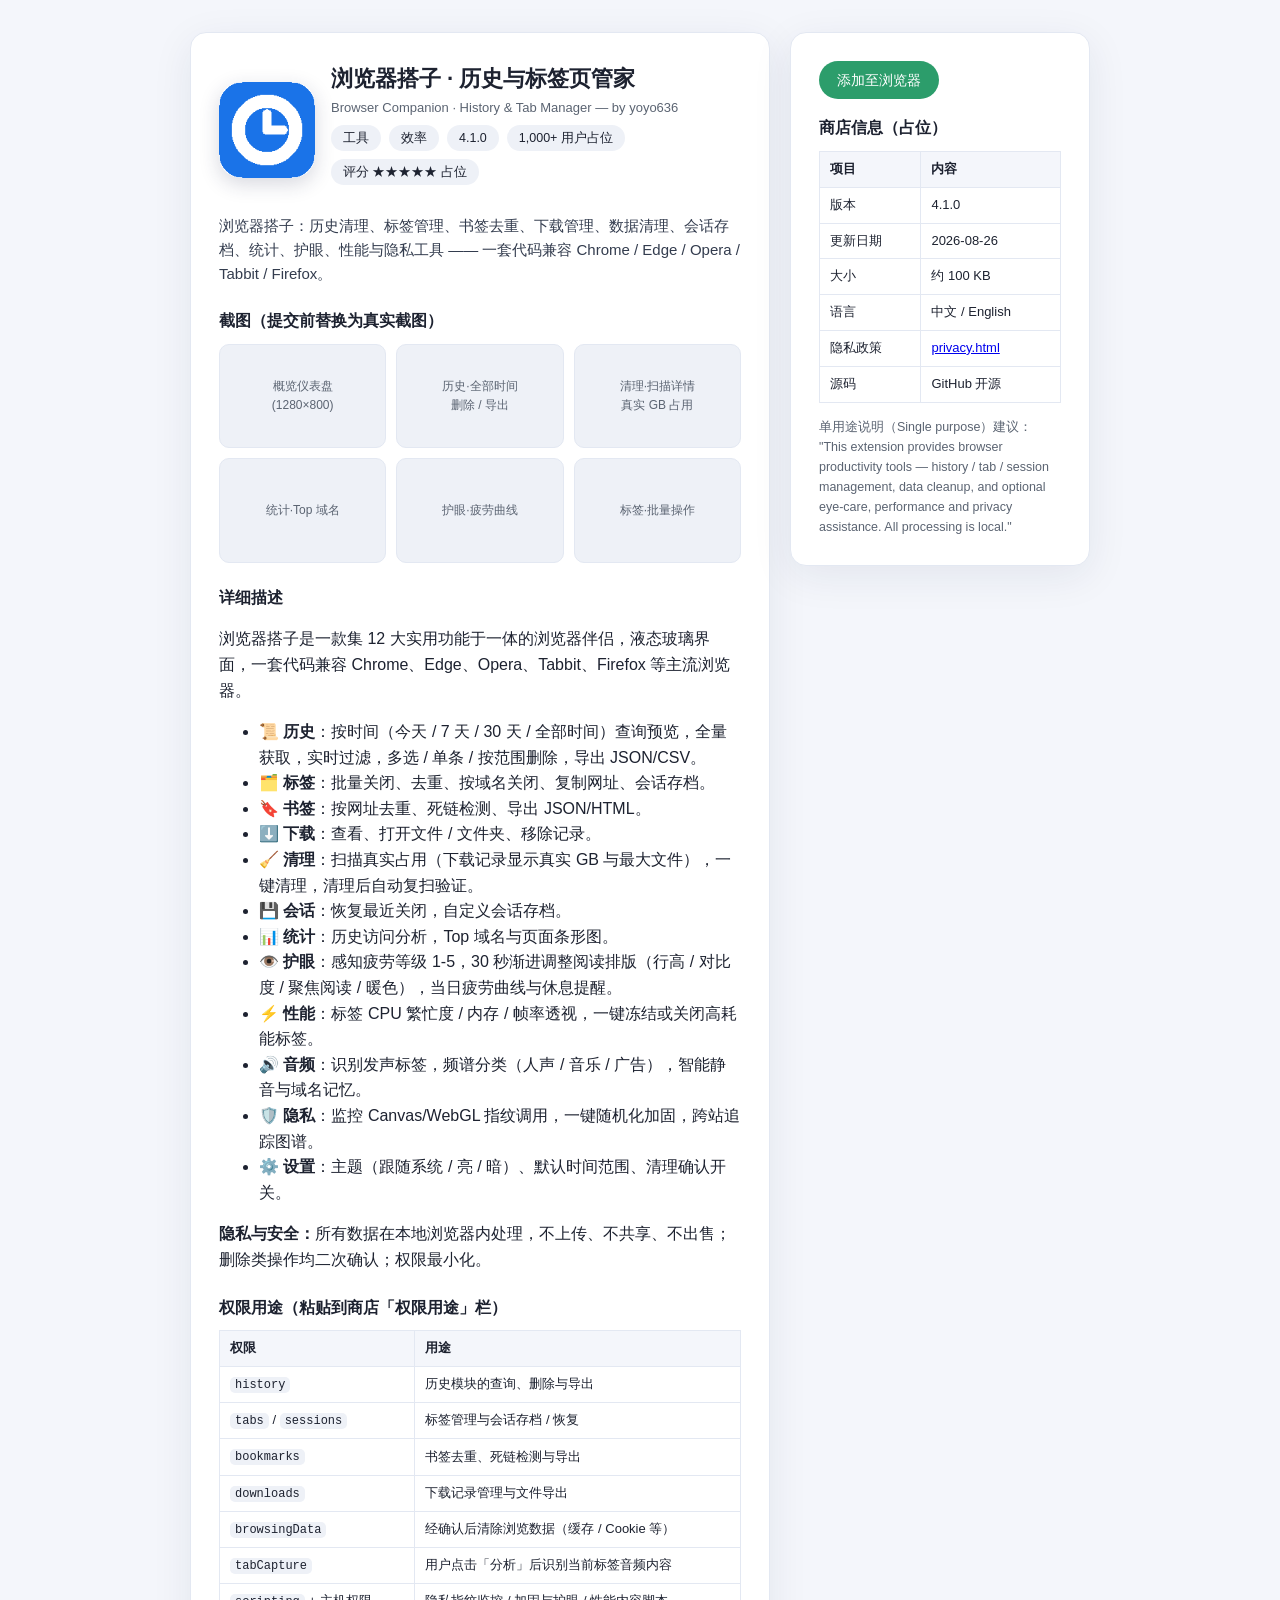
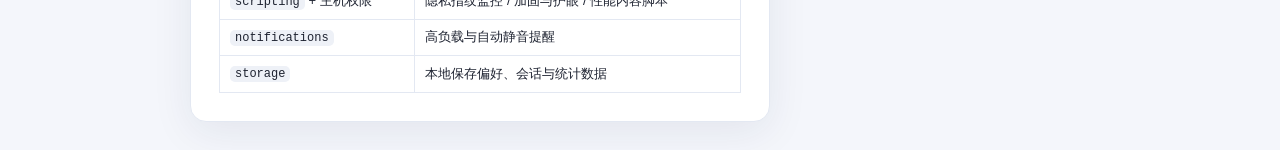
==== listing-preview.html @ e9254786 "feat: 浏览器搭子 v2 — 液态玻璃 UI + 六大功能模块" ====
<!DOCTYPE html>
<html lang="zh-CN">
<head>
<meta charset="UTF-8">
<meta name="viewport" content="width=device-width, initial-scale=1.0">
<title>Listing 预览 · 浏览器搭子</title>
<style>
  :root { color-scheme: light; --line:#e3e8f2; --muted:#5b6472; }
  @media (prefers-color-scheme: dark) {
    :root { color-scheme: dark; }
    body { background:#10131c; color:#e8eaf0; }
    .card, .ss { background:#1a1f2e; border-color:#2c3348; }
    .chip { background:#262e44; }
    table th, table td { border-color:#2c3348; }
    a { color:#8ab0ff; }
  }
  * { box-sizing: border-box; }
  body { margin:0; font-family:-apple-system,BlinkMacSystemFont,"Segoe UI",Roboto,"PingFang SC","Microsoft YaHei",sans-serif;
    background:#f4f6fb; color:#1d2230; padding:32px 16px; line-height:1.6; }
  .wrap { max-width: 900px; margin: 0 auto; display: flex; gap: 20px; align-items: flex-start; flex-wrap: wrap; }
  .card { background:#fff; border:1px solid var(--line); border-radius:16px; padding:28px; box-shadow:0 10px 40px rgba(31,38,80,.08); }
  .main { flex: 1 1 540px; }
  .side { flex: 1 1 260px; }
  .icon { width:96px; height:96px; border-radius:22px; box-shadow:0 6px 20px rgba(31,38,80,.18); }
  .row { display:flex; gap:16px; align-items:center; }
  h1 { font-size:22px; margin:0 0 2px; }
  .dev { font-size:13px; color:var(--muted); }
  .badges { margin:6px 0 14px; display:flex; gap:8px; flex-wrap:wrap; }
  .chip { background:#eef1f7; border-radius:999px; padding:3px 12px; font-size:12.5px; }
  .short { font-size:15px; color:#333c4e; }
  .sec { font-size:16px; font-weight:700; margin:22px 0 10px; }
  .gallery { display:grid; grid-template-columns:repeat(auto-fill,minmax(150px,1fr)); gap:10px; }
  .ss { aspect-ratio: 16/10; background:#eef1f7; border:1px solid var(--line); border-radius:10px;
    display:flex; align-items:center; justify-content:center; color:var(--muted); font-size:12px; text-align:center; padding:8px; }
  table { width:100%; border-collapse:collapse; font-size:13px; margin-top:6px; }
  th, td { border:1px solid var(--line); padding:7px 10px; text-align:left; }
  th { background:#f4f6fb; }
  .note { font-size:12.5px; color:var(--muted); margin-top:14px; }
  .btn { display:inline-block; background:#2c9d6b; color:#fff; border-radius:999px; padding:8px 18px; font-size:14px; }
  code { background:#eef1f7; padding:1px 5px; border-radius:5px; font-size:12px; }
</style>
</head>
<body>
<div class="wrap">
  <div class="card main">
    <div class="row">
      <img class="icon" src="icons/icon128.png" alt="icon">
      <div>
        <h1>浏览器搭子 · 历史与标签页管家</h1>
        <div class="dev">Browser Companion · History &amp; Tab Manager — by yoyo636</div>
        <div class="badges">
          <span class="chip">工具</span><span class="chip">效率</span><span class="chip">4.1.0</span>
          <span class="chip">1,000+ 用户占位</span><span class="chip">评分 ★★★★★ 占位</span>
        </div>
      </div>
    </div>

    <p class="short">浏览器搭子：历史清理、标签管理、书签去重、下载管理、数据清理、会话存档、统计、护眼、性能与隐私工具 —— 一套代码兼容 Chrome / Edge / Opera / Tabbit / Firefox。</p>

    <div class="sec">截图（提交前替换为真实截图）</div>
    <div class="gallery">
      <div class="ss">概览仪表盘<br>(1280×800)</div>
      <div class="ss">历史·全部时间<br>删除 / 导出</div>
      <div class="ss">清理·扫描详情<br>真实 GB 占用</div>
      <div class="ss">统计·Top 域名</div>
      <div class="ss">护眼·疲劳曲线</div>
      <div class="ss">标签·批量操作</div>
    </div>

    <div class="sec">详细描述</div>
    <p>浏览器搭子是一款集 12 大实用功能于一体的浏览器伴侣，液态玻璃界面，一套代码兼容 Chrome、Edge、Opera、Tabbit、Firefox 等主流浏览器。</p>
    <ul>
      <li><b>📜 历史</b>：按时间（今天 / 7 天 / 30 天 / 全部时间）查询预览，全量获取，实时过滤，多选 / 单条 / 按范围删除，导出 JSON/CSV。</li>
      <li><b>🗂️ 标签</b>：批量关闭、去重、按域名关闭、复制网址、会话存档。</li>
      <li><b>🔖 书签</b>：按网址去重、死链检测、导出 JSON/HTML。</li>
      <li><b>⬇️ 下载</b>：查看、打开文件 / 文件夹、移除记录。</li>
      <li><b>🧹 清理</b>：扫描真实占用（下载记录显示真实 GB 与最大文件），一键清理，清理后自动复扫验证。</li>
      <li><b>💾 会话</b>：恢复最近关闭，自定义会话存档。</li>
      <li><b>📊 统计</b>：历史访问分析，Top 域名与页面条形图。</li>
      <li><b>👁️ 护眼</b>：感知疲劳等级 1-5，30 秒渐进调整阅读排版（行高 / 对比度 / 聚焦阅读 / 暖色），当日疲劳曲线与休息提醒。</li>
      <li><b>⚡ 性能</b>：标签 CPU 繁忙度 / 内存 / 帧率透视，一键冻结或关闭高耗能标签。</li>
      <li><b>🔊 音频</b>：识别发声标签，频谱分类（人声 / 音乐 / 广告），智能静音与域名记忆。</li>
      <li><b>🛡️ 隐私</b>：监控 Canvas/WebGL 指纹调用，一键随机化加固，跨站追踪图谱。</li>
      <li><b>⚙️ 设置</b>：主题（跟随系统 / 亮 / 暗）、默认时间范围、清理确认开关。</li>
    </ul>
    <p><b>隐私与安全：</b>所有数据在本地浏览器内处理，不上传、不共享、不出售；删除类操作均二次确认；权限最小化。</p>

    <div class="sec">权限用途（粘贴到商店「权限用途」栏）</div>
    <table>
      <tr><th>权限</th><th>用途</th></tr>
      <tr><td><code>history</code></td><td>历史模块的查询、删除与导出</td></tr>
      <tr><td><code>tabs</code> / <code>sessions</code></td><td>标签管理与会话存档 / 恢复</td></tr>
      <tr><td><code>bookmarks</code></td><td>书签去重、死链检测与导出</td></tr>
      <tr><td><code>downloads</code></td><td>下载记录管理与文件导出</td></tr>
      <tr><td><code>browsingData</code></td><td>经确认后清除浏览数据（缓存 / Cookie 等）</td></tr>
      <tr><td><code>tabCapture</code></td><td>用户点击「分析」后识别当前标签音频内容</td></tr>
      <tr><td><code>scripting</code> + 主机权限</td><td>隐私指纹监控 / 加固与护眼 / 性能内容脚本</td></tr>
      <tr><td><code>notifications</code></td><td>高负载与自动静音提醒</td></tr>
      <tr><td><code>storage</code></td><td>本地保存偏好、会话与统计数据</td></tr>
    </table>
  </div>

  <div class="card side">
    <div class="btn">添加至浏览器</div>
    <div class="sec" style="margin-top:16px">商店信息（占位）</div>
    <table>
      <tr><th>项目</th><th>内容</th></tr>
      <tr><td>版本</td><td>4.1.0</td></tr>
      <tr><td>更新日期</td><td>2026-08-26</td></tr>
      <tr><td>大小</td><td>约 100 KB</td></tr>
      <tr><td>语言</td><td>中文 / English</td></tr>
      <tr><td>隐私政策</td><td><a href="privacy.html">privacy.html</a></td></tr>
      <tr><td>源码</td><td>GitHub 开源</td></tr>
    </table>
    <div class="note">单用途说明（Single purpose）建议：<br>
    "This extension provides browser productivity tools — history / tab / session management, data cleanup, and optional eye-care, performance and privacy assistance. All processing is local."</div>
  </div>
</div>
</body>
</html>
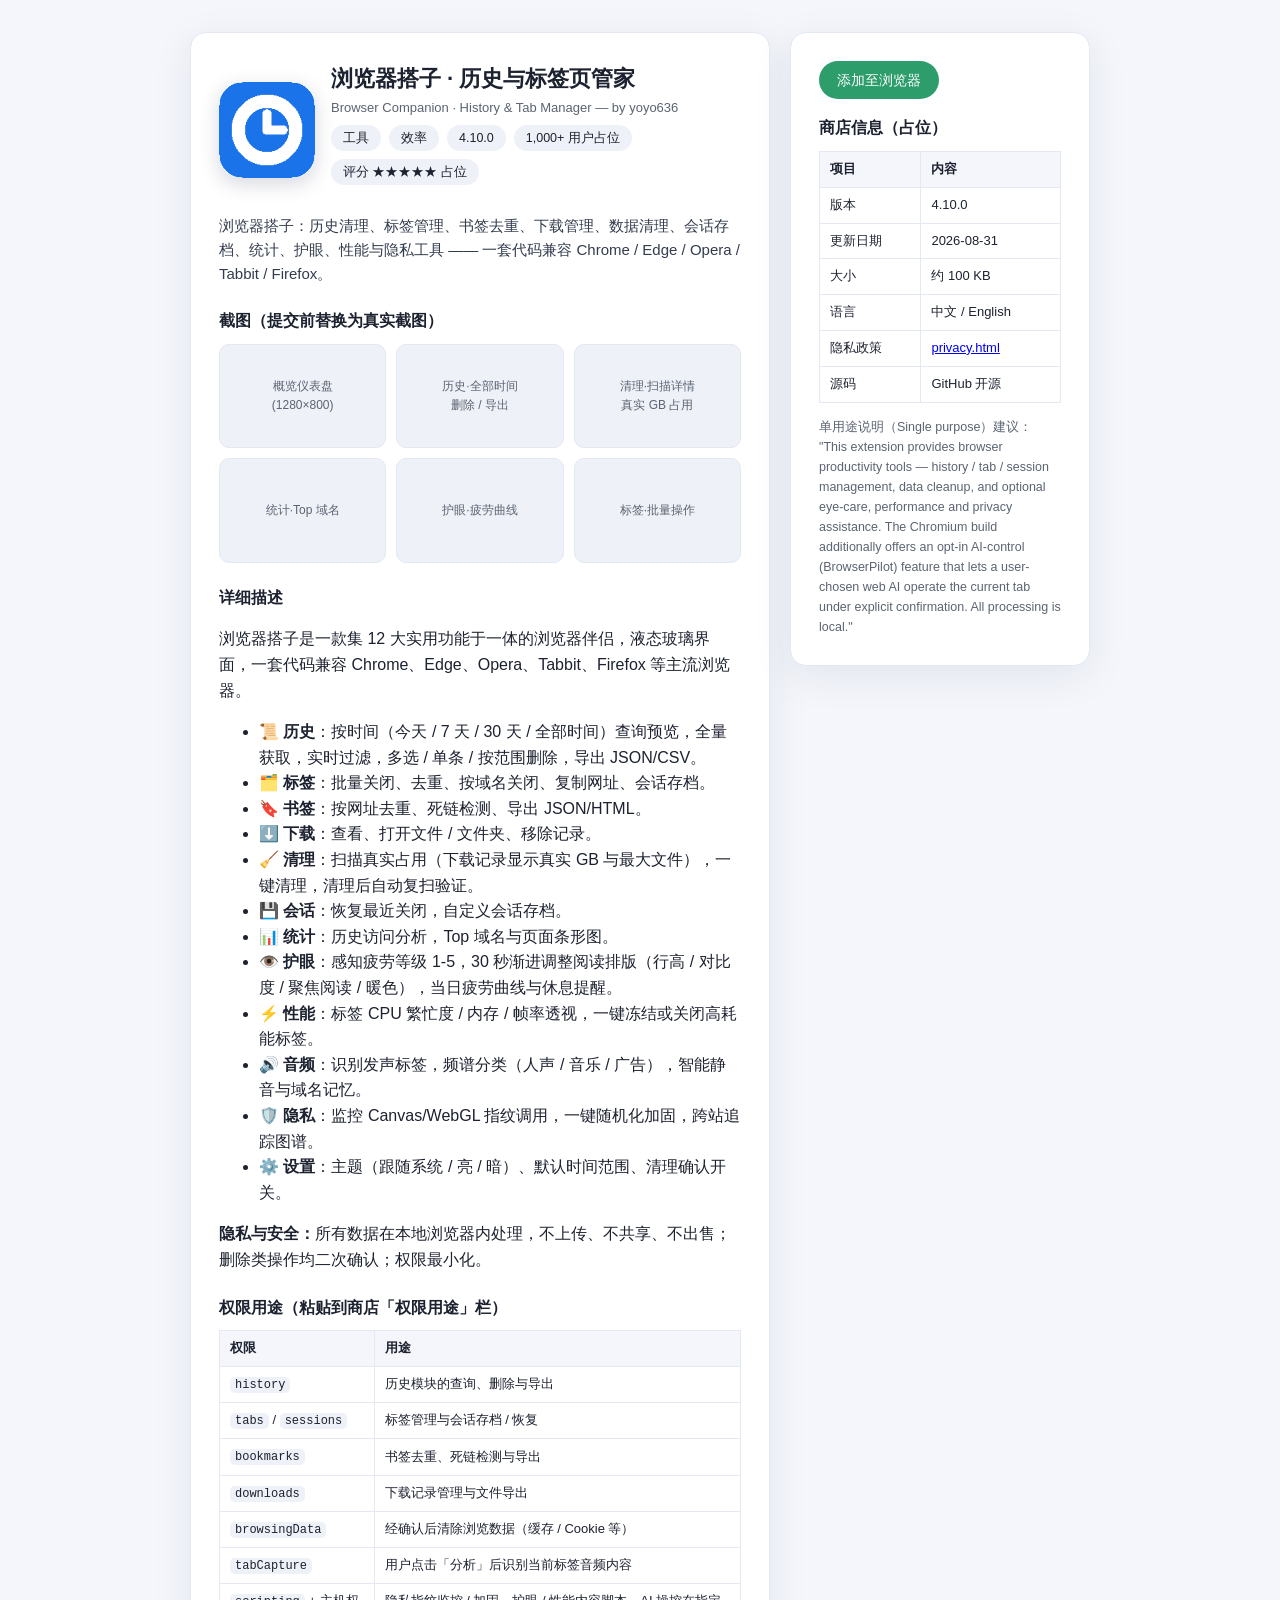
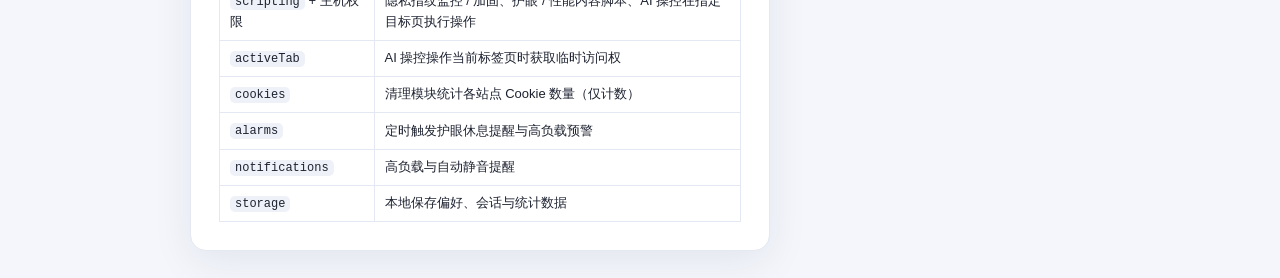
==== commit bbf29db8: "fix: 全量 bug 修复与安全加固 (v4.10.0) - 隐私模块：shield 键名不匹配、hook 重构、toDataURL 语义修复 - 疲劳引擎：activeDeltaMs 单位错误、双" ====
--- a/listing-preview.html
+++ b/listing-preview.html
@@ -49,7 +49,7 @@
         <h1>浏览器搭子 · 历史与标签页管家</h1>
         <div class="dev">Browser Companion · History &amp; Tab Manager — by yoyo636</div>
         <div class="badges">
-          <span class="chip">工具</span><span class="chip">效率</span><span class="chip">4.1.0</span>
+          <span class="chip">工具</span><span class="chip">效率</span><span class="chip">4.10.0</span>
           <span class="chip">1,000+ 用户占位</span><span class="chip">评分 ★★★★★ 占位</span>
         </div>
       </div>
@@ -94,7 +94,10 @@
       <tr><td><code>downloads</code></td><td>下载记录管理与文件导出</td></tr>
       <tr><td><code>browsingData</code></td><td>经确认后清除浏览数据（缓存 / Cookie 等）</td></tr>
       <tr><td><code>tabCapture</code></td><td>用户点击「分析」后识别当前标签音频内容</td></tr>
-      <tr><td><code>scripting</code> + 主机权限</td><td>隐私指纹监控 / 加固与护眼 / 性能内容脚本</td></tr>
+      <tr><td><code>scripting</code> + 主机权限</td><td>隐私指纹监控 / 加固、护眼 / 性能内容脚本、AI 操控在指定目标页执行操作</td></tr>
+      <tr><td><code>activeTab</code></td><td>AI 操控操作当前标签页时获取临时访问权</td></tr>
+      <tr><td><code>cookies</code></td><td>清理模块统计各站点 Cookie 数量（仅计数）</td></tr>
+      <tr><td><code>alarms</code></td><td>定时触发护眼休息提醒与高负载预警</td></tr>
       <tr><td><code>notifications</code></td><td>高负载与自动静音提醒</td></tr>
       <tr><td><code>storage</code></td><td>本地保存偏好、会话与统计数据</td></tr>
     </table>
@@ -105,15 +108,15 @@
     <div class="sec" style="margin-top:16px">商店信息（占位）</div>
     <table>
       <tr><th>项目</th><th>内容</th></tr>
-      <tr><td>版本</td><td>4.1.0</td></tr>
-      <tr><td>更新日期</td><td>2026-08-26</td></tr>
+      <tr><td>版本</td><td>4.10.0</td></tr>
+      <tr><td>更新日期</td><td>2026-08-31</td></tr>
       <tr><td>大小</td><td>约 100 KB</td></tr>
       <tr><td>语言</td><td>中文 / English</td></tr>
       <tr><td>隐私政策</td><td><a href="privacy.html">privacy.html</a></td></tr>
       <tr><td>源码</td><td>GitHub 开源</td></tr>
     </table>
     <div class="note">单用途说明（Single purpose）建议：<br>
-    "This extension provides browser productivity tools — history / tab / session management, data cleanup, and optional eye-care, performance and privacy assistance. All processing is local."</div>
+    "This extension provides browser productivity tools — history / tab / session management, data cleanup, and optional eye-care, performance and privacy assistance. The Chromium build additionally offers an opt-in AI-control (BrowserPilot) feature that lets a user-chosen web AI operate the current tab under explicit confirmation. All processing is local."</div>
   </div>
 </div>
 </body>
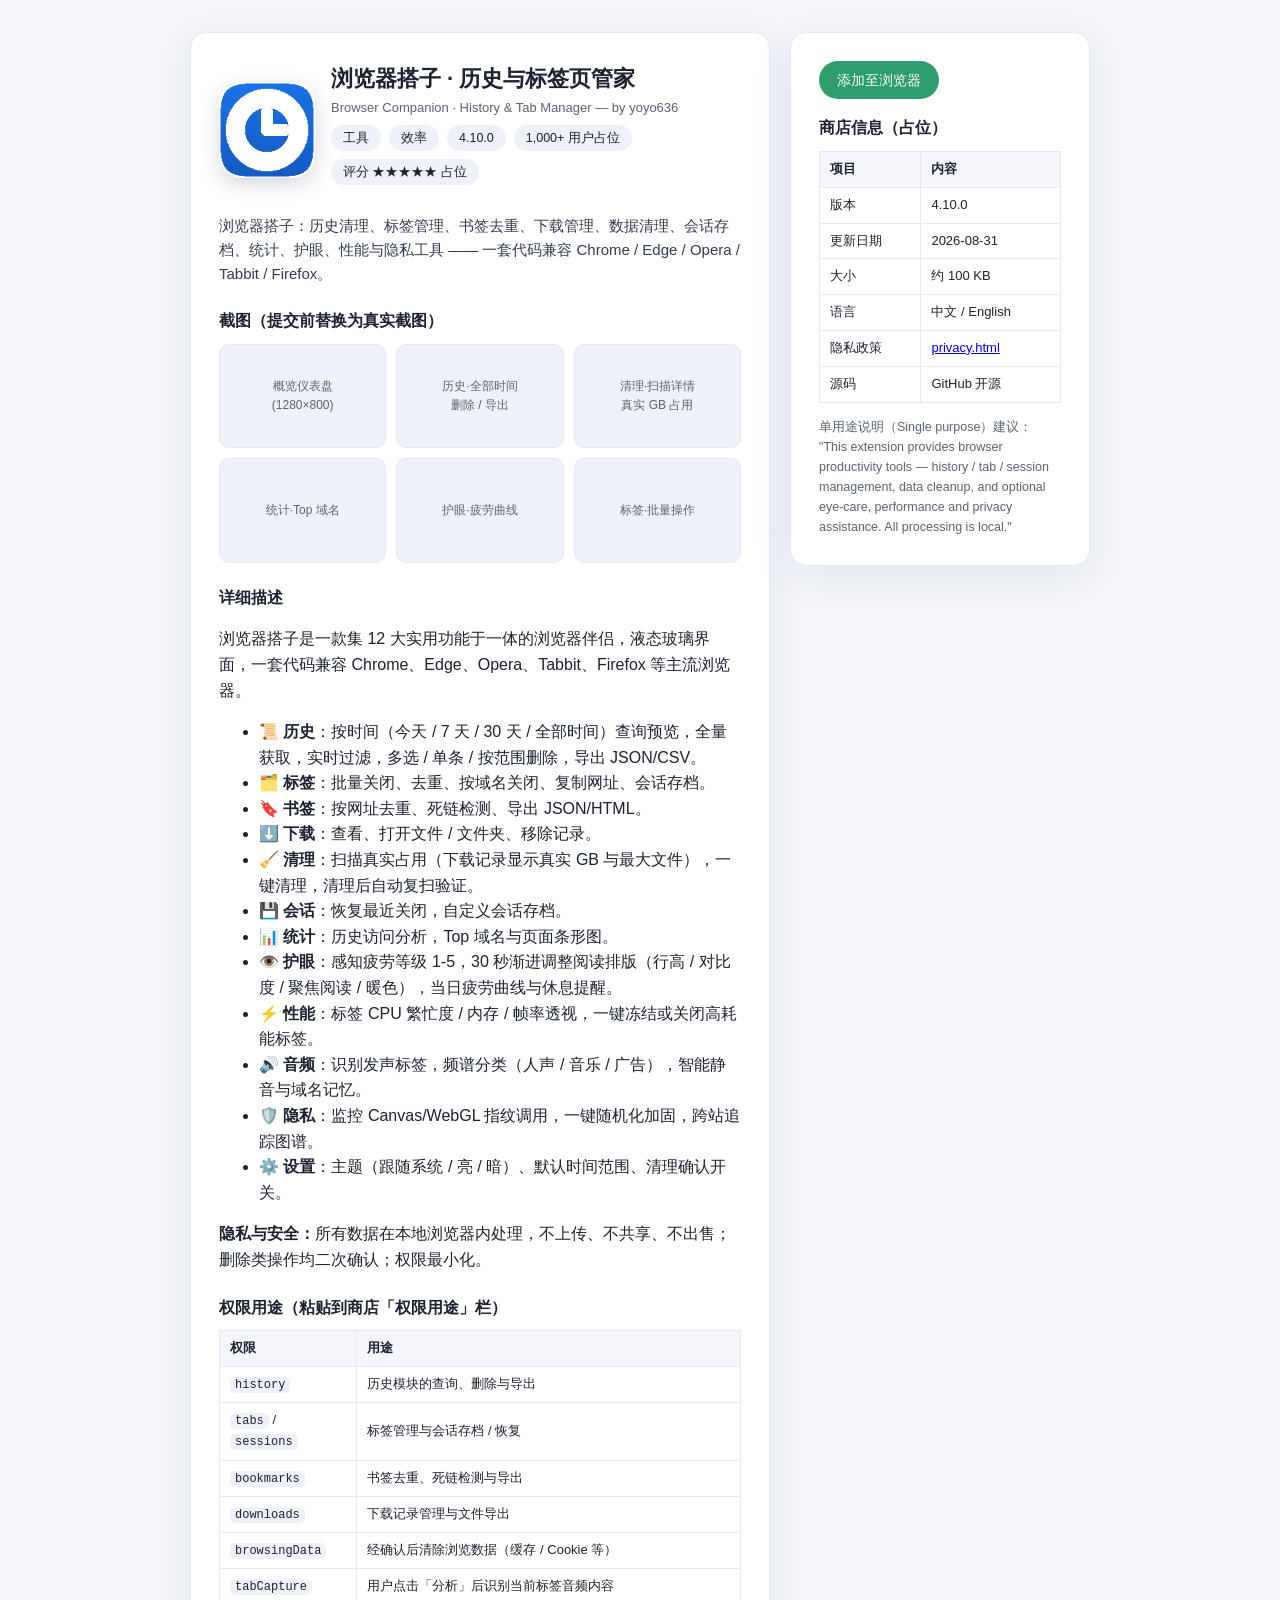
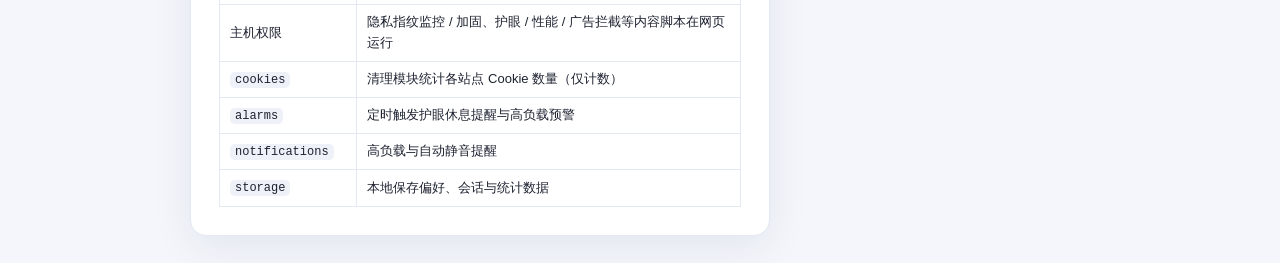
==== commit e82b74bc: "feat(4.12.0)!: 整体移除 BrowserPilot（AI 操控浏览器）功能，算法全部保留 按用户要求删除 AI 控制浏览器的功能，算法模块（疲劳引擎 / 马尔可夫 / RL 提醒 / 健" ====
--- a/listing-preview.html
+++ b/listing-preview.html
@@ -94,8 +94,7 @@
       <tr><td><code>downloads</code></td><td>下载记录管理与文件导出</td></tr>
       <tr><td><code>browsingData</code></td><td>经确认后清除浏览数据（缓存 / Cookie 等）</td></tr>
       <tr><td><code>tabCapture</code></td><td>用户点击「分析」后识别当前标签音频内容</td></tr>
-      <tr><td><code>scripting</code> + 主机权限</td><td>隐私指纹监控 / 加固、护眼 / 性能内容脚本、AI 操控在指定目标页执行操作</td></tr>
-      <tr><td><code>activeTab</code></td><td>AI 操控操作当前标签页时获取临时访问权</td></tr>
+      <tr><td>主机权限</td><td>隐私指纹监控 / 加固、护眼 / 性能 / 广告拦截等内容脚本在网页运行</td></tr>
       <tr><td><code>cookies</code></td><td>清理模块统计各站点 Cookie 数量（仅计数）</td></tr>
       <tr><td><code>alarms</code></td><td>定时触发护眼休息提醒与高负载预警</td></tr>
       <tr><td><code>notifications</code></td><td>高负载与自动静音提醒</td></tr>
@@ -116,7 +115,7 @@
       <tr><td>源码</td><td>GitHub 开源</td></tr>
     </table>
     <div class="note">单用途说明（Single purpose）建议：<br>
-    "This extension provides browser productivity tools — history / tab / session management, data cleanup, and optional eye-care, performance and privacy assistance. The Chromium build additionally offers an opt-in AI-control (BrowserPilot) feature that lets a user-chosen web AI operate the current tab under explicit confirmation. All processing is local."</div>
+    "This extension provides browser productivity tools — history / tab / session management, data cleanup, and optional eye-care, performance and privacy assistance. All processing is local."</div>
   </div>
 </div>
 </body>
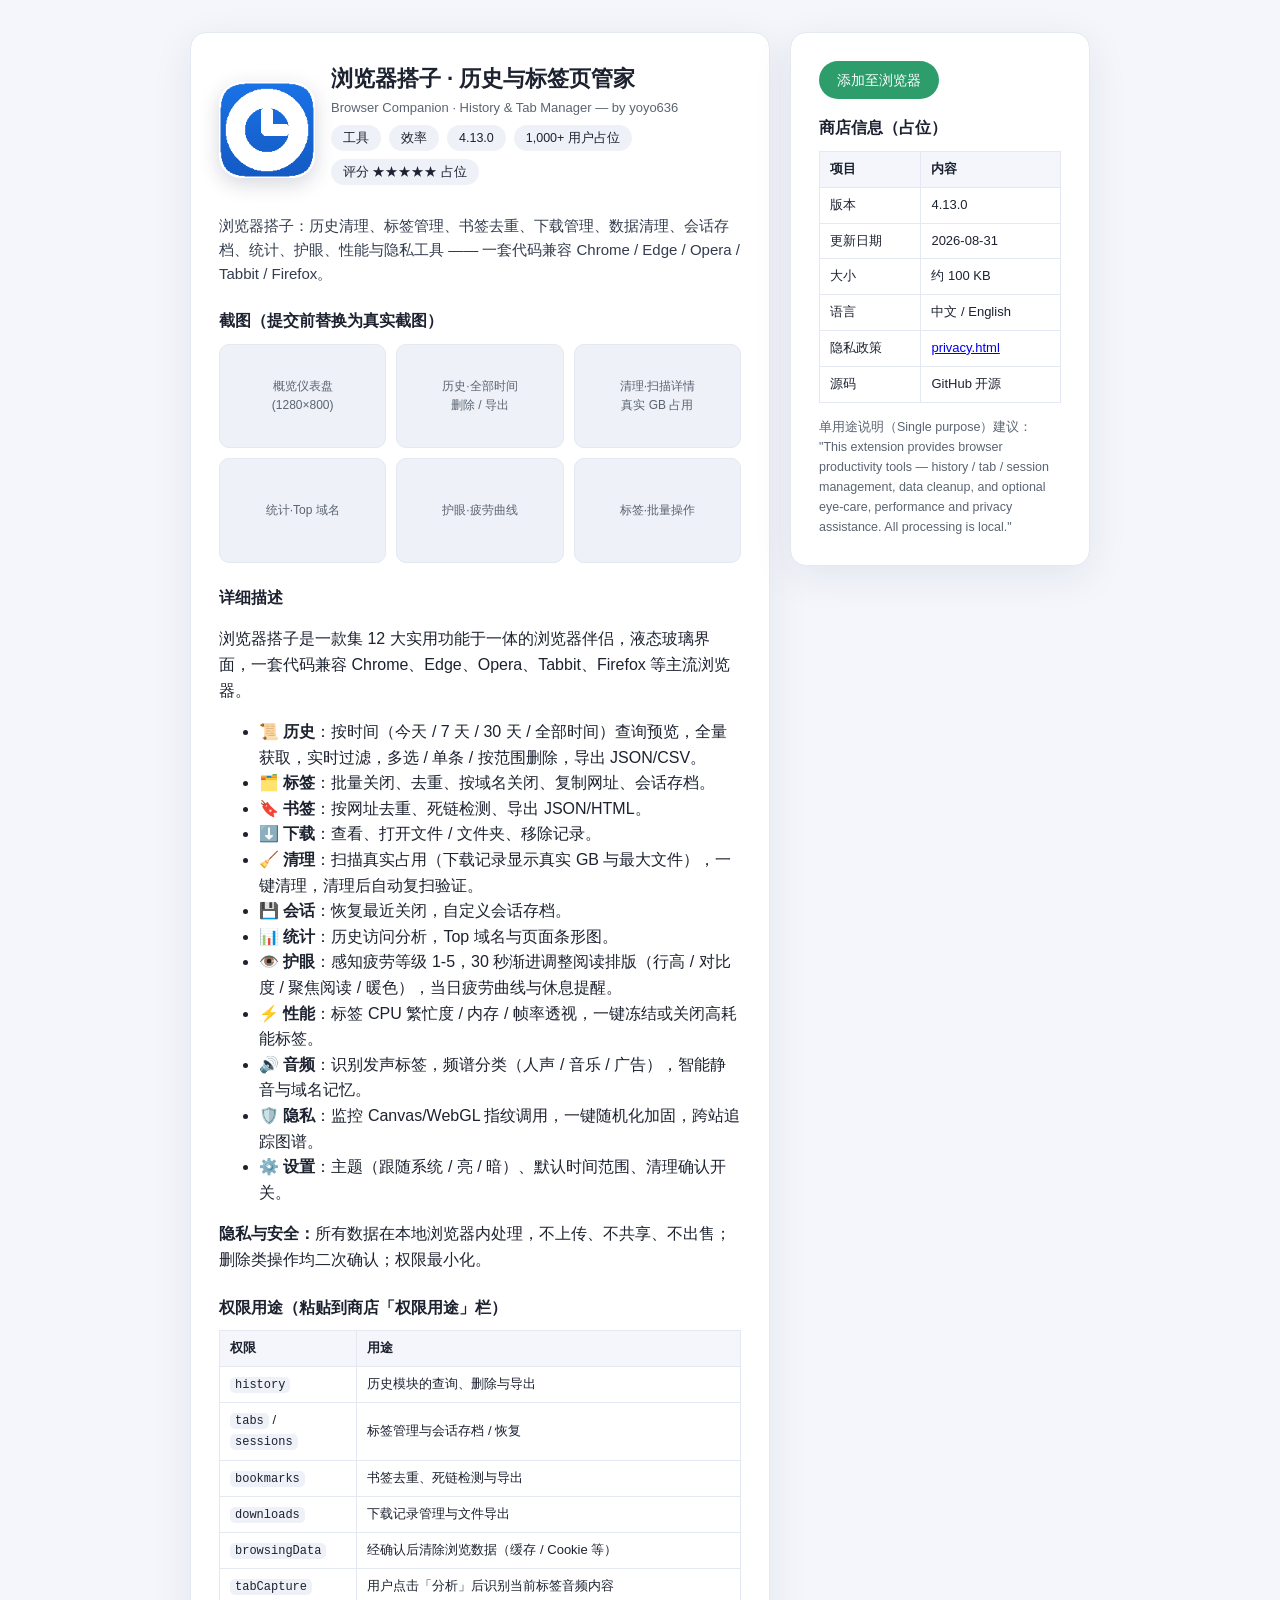
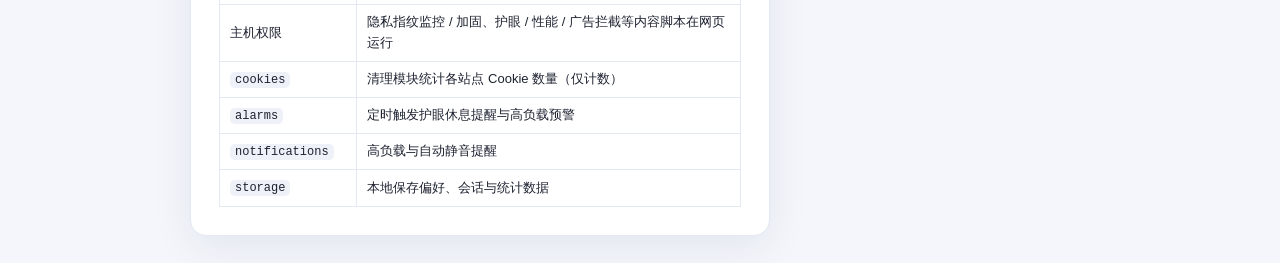
==== commit bd8e08b2: "fix: 全量 bug 修复与安全加固 (v4.13.0) - 密码门禁：移除明文硬编码密码，改为 SHA-256(盐+密码) 哈希存 storage，   首次使用由用户自设密码，加连续 5 次失败" ====
--- a/listing-preview.html
+++ b/listing-preview.html
@@ -49,7 +49,7 @@
         <h1>浏览器搭子 · 历史与标签页管家</h1>
         <div class="dev">Browser Companion · History &amp; Tab Manager — by yoyo636</div>
         <div class="badges">
-          <span class="chip">工具</span><span class="chip">效率</span><span class="chip">4.10.0</span>
+          <span class="chip">工具</span><span class="chip">效率</span><span class="chip">4.13.0</span>
           <span class="chip">1,000+ 用户占位</span><span class="chip">评分 ★★★★★ 占位</span>
         </div>
       </div>
@@ -107,7 +107,7 @@
     <div class="sec" style="margin-top:16px">商店信息（占位）</div>
     <table>
       <tr><th>项目</th><th>内容</th></tr>
-      <tr><td>版本</td><td>4.10.0</td></tr>
+      <tr><td>版本</td><td>4.13.0</td></tr>
       <tr><td>更新日期</td><td>2026-08-31</td></tr>
       <tr><td>大小</td><td>约 100 KB</td></tr>
       <tr><td>语言</td><td>中文 / English</td></tr>
